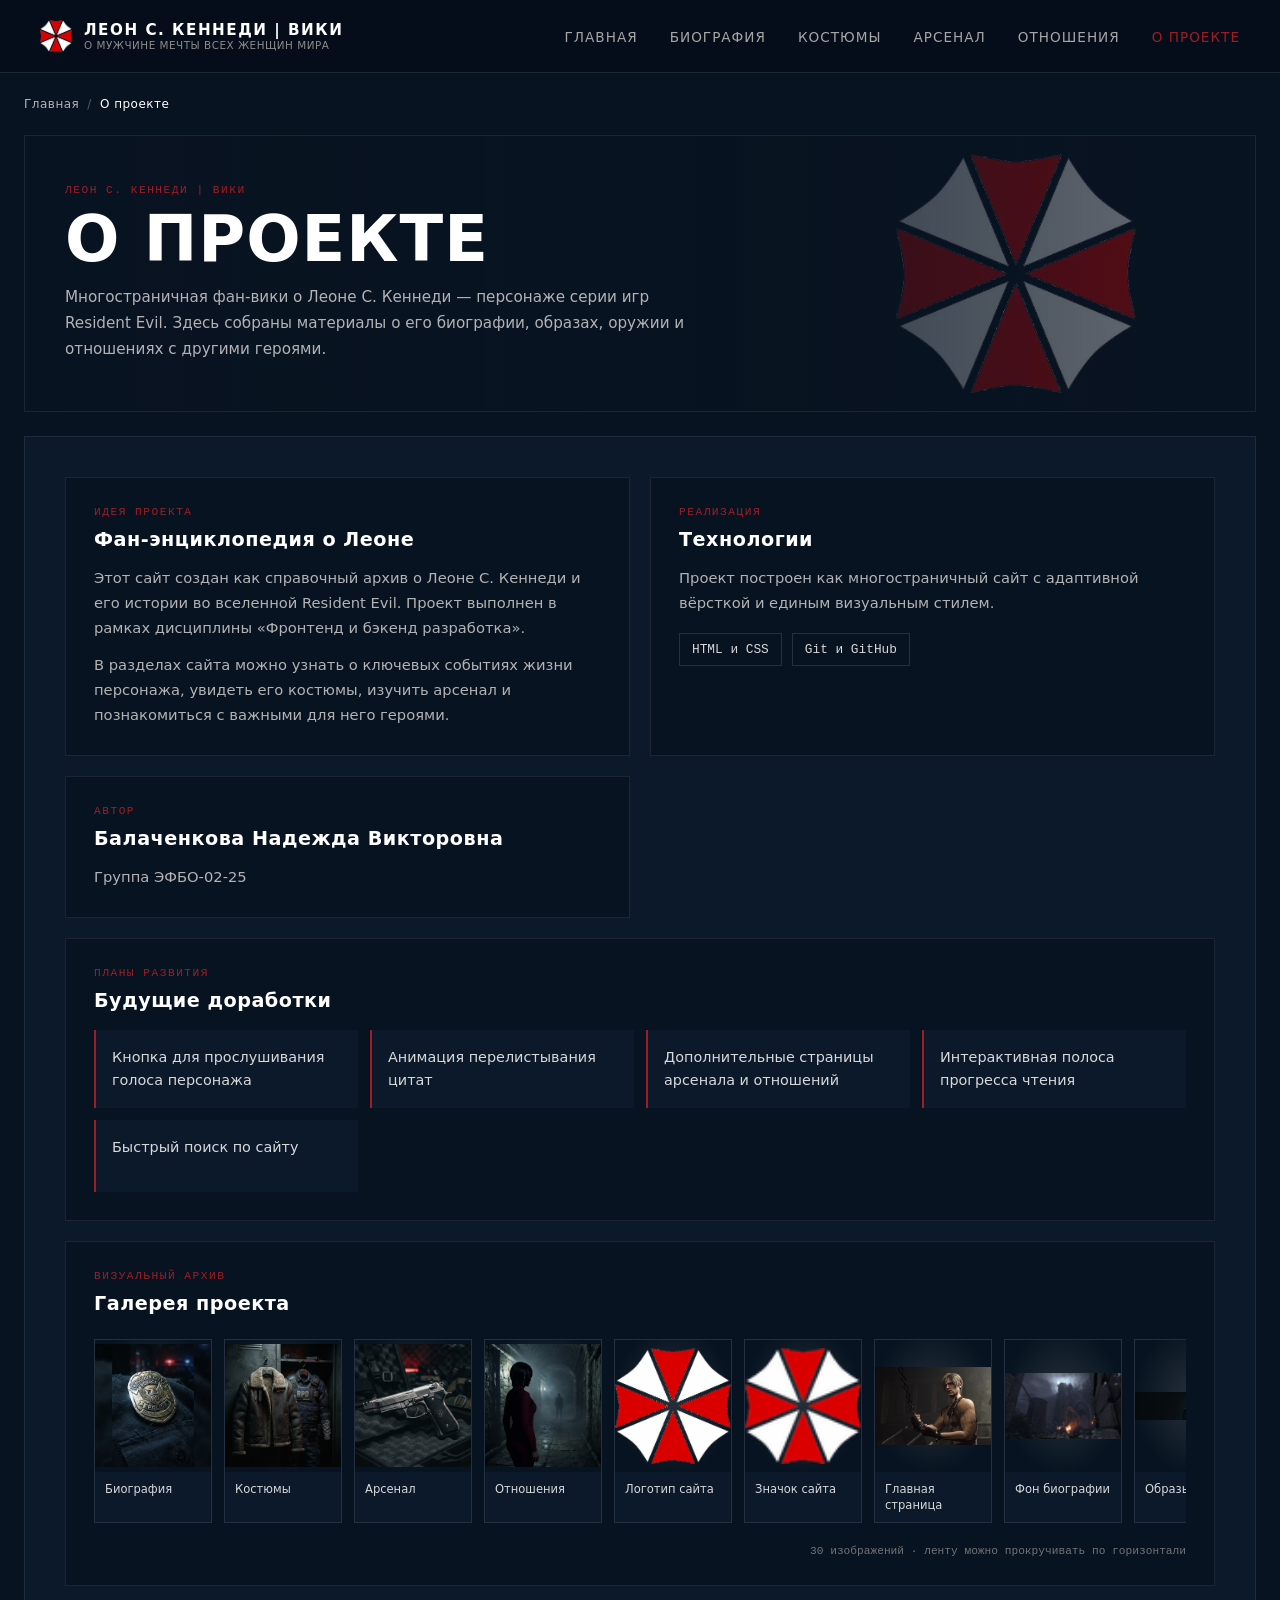
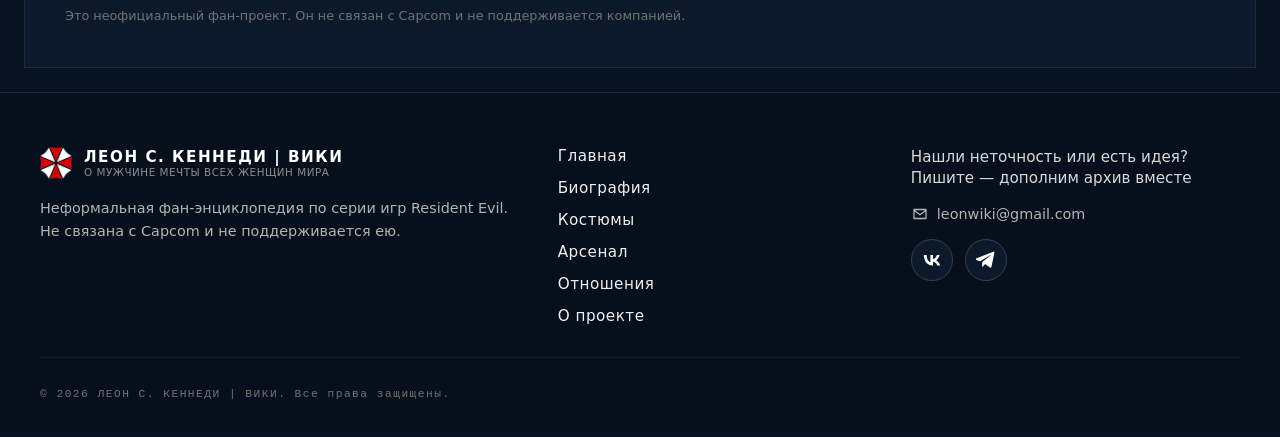
==== about.html @ 61a22e0a "приняты правки по практикам 9-11" ====
<!DOCTYPE html>
<html lang="ru">
<head>
  <meta charset="UTF-8">
  <meta name="viewport" content="width=device-width, initial-scale=1.0">
  <title>Леон С. Кеннеди Вики — О проекте</title>
  <link rel="icon" type="image/png" href="images/favicon.png">
  <link rel="stylesheet" href="css/style.css">
</head>

<body class="page page--interior" id="top">
  <header class="header">
    <div class="header__container">
      <div class="logo">
        <img src="images/umbrella-logo.png" alt="Значок" class="logo__icon">
        <div class="logo__text">
          <span class="logo__title">ЛЕОН С. КЕННЕДИ | ВИКИ</span>
          <span class="logo__subtitle">О мужчине мечты всех женщин мира</span>
        </div>
      </div>

      <nav class="main-navigation" aria-label="Основная навигация">
        <ul class="main-navigation__list">
          <li class="main-navigation__item"><a href="index.html" class="main-navigation__link">Главная</a></li>
          <li class="main-navigation__item"><a href="biography.html" class="main-navigation__link">Биография</a></li>
          <li class="main-navigation__item"><a href="costumes.html" class="main-navigation__link">Костюмы</a></li>
          <li class="main-navigation__item"><a href="arsenal.html" class="main-navigation__link">Арсенал</a></li>
          <li class="main-navigation__item"><a href="relationships.html" class="main-navigation__link">Отношения</a></li>
          <li class="main-navigation__item"><a href="about.html" class="main-navigation__link main-navigation__link--active" aria-current="page">О проекте</a></li>
        </ul>
      </nav>
    </div>
  </header>

  <main class="main-content">
    <nav class="breadcrumbs" aria-label="Хлебные крошки">
      <ol class="breadcrumbs__list">
        <li class="breadcrumbs__item"><a href="index.html">Главная</a></li>
        <li class="breadcrumbs__item"><span aria-current="page">О проекте</span></li>
      </ol>
    </nav>
    <section class="about-hero" aria-labelledby="about-title">
      <div class="about-hero__content">
        <p class="about-hero__eyebrow">Леон С. Кеннеди | Вики</p>
        <h1 class="about-hero__title" id="about-title">О проекте</h1>
        <p class="about-hero__description">
          Многостраничная фан-вики о Леоне С. Кеннеди — персонаже серии игр Resident Evil. Здесь собраны материалы о его биографии, образах, оружии и отношениях с другими героями.
        </p>
      </div>
    </section>

    <section class="about-content" aria-label="Информация о проекте">
      <article class="about-card">
        <p class="about-card__eyebrow">Идея проекта</p>
        <h2 class="about-card__title">Фан-энциклопедия о Леоне</h2>
        <p class="about-card__text">
          Этот сайт создан как справочный архив о Леоне С. Кеннеди и его истории во вселенной Resident Evil. Проект выполнен в рамках дисциплины «Фронтенд и бэкенд разработка».
        </p>
        <p class="about-card__text">
          В разделах сайта можно узнать о ключевых событиях жизни персонажа, увидеть его костюмы, изучить арсенал и познакомиться с важными для него героями.
        </p>
      </article>

      <article class="about-card">
        <p class="about-card__eyebrow">Реализация</p>
        <h2 class="about-card__title">Технологии</h2>
        <p class="about-card__text">Проект построен как многостраничный сайт с адаптивной вёрсткой и единым визуальным стилем.</p>
        <ul class="about-card__list">
          <li>HTML и CSS</li>
          <li>Git и GitHub</li>
        </ul>
      </article>

      <article class="about-card">
        <p class="about-card__eyebrow">Автор</p>
        <h2 class="about-card__title">Балаченкова Надежда Викторовна</h2>
        <p class="about-card__text">Группа ЭФБО-02-25</p>
      </article>

      <article class="about-card about-card--roadmap">
        <p class="about-card__eyebrow">Планы развития</p>
        <h2 class="about-card__title">Будущие доработки</h2>
        <ul class="about-roadmap-list">
          <li>Кнопка для прослушивания голоса персонажа</li>
          <li>Анимация перелистывания цитат</li>
          <li>Дополнительные страницы арсенала и отношений</li>
          <li>Интерактивная полоса прогресса чтения</li>
          <li>Быстрый поиск по сайту</li>
        </ul>
      </article>

      <article class="about-card about-gallery">
        <p class="about-card__eyebrow">Визуальный архив</p>
        <h2 class="about-card__title">Галерея проекта</h2>
        <div class="about-gallery__carousel" role="region" aria-roledescription="карусель" aria-label="Изображения проекта">
          <div class="about-gallery__track" tabindex="0" aria-label="Лента изображений">
            <figure class="about-gallery__item">
              <img src="images/biography.png" alt="Значок полиции Раккун-Сити" loading="eager">
              <figcaption>Биография</figcaption>
            </figure>
            <figure class="about-gallery__item">
              <img src="images/costumes.png" alt="Костюмы Леона" loading="eager">
              <figcaption>Костюмы</figcaption>
            </figure>
            <figure class="about-gallery__item">
              <img src="images/arsenal.png" alt="Пистолет SG-09 R" loading="eager">
              <figcaption>Арсенал</figcaption>
            </figure>
            <figure class="about-gallery__item">
              <img src="images/relationships.png" alt="Ада Вонг в тёмном коридоре" loading="eager">
              <figcaption>Отношения</figcaption>
            </figure>
            <figure class="about-gallery__item">
              <img src="images/umbrella-logo.png" alt="Логотип «Амбрелла»" loading="eager">
              <figcaption>Логотип сайта</figcaption>
            </figure>
            <figure class="about-gallery__item">
              <img src="images/favicon.png" alt="Значок сайта" loading="eager">
              <figcaption>Значок сайта</figcaption>
            </figure>
            <figure class="about-gallery__item">
              <img src="images/leon-undressed.jpg" alt="Леон в тактической одежде" loading="eager">
              <figcaption>Главная страница</figcaption>
            </figure>
            <figure class="about-gallery__item">
              <img src="images/re4_background.png" alt="Пейзаж из Resident Evil 4" loading="eager">
              <figcaption>Фон биографии</figcaption>
            </figure>
            <figure class="about-gallery__item">
              <img src="images/Leather and tactical detail.png" alt="Кожаная куртка и тактическая экипировка" loading="lazy">
              <figcaption>Образы Леона</figcaption>
            </figure>
            <figure class="about-gallery__item">
              <img src="images/raccoon_city.jpg" alt="Раккун-Сити" loading="lazy">
              <figcaption>Раккун-Сити</figcaption>
            </figure>
            <figure class="about-gallery__item">
              <img src="images/village.webp" alt="Деревня в Испании" loading="lazy">
              <figcaption>Испанская деревня</figcaption>
            </figure>
            <figure class="about-gallery__item">
              <img src="images/Leon_Kennedy_render_RE2_(2019).webp" alt="Леон в полицейской форме" loading="lazy">
              <figcaption>Леон в RE2</figcaption>
            </figure>
            <figure class="about-gallery__item">
              <img src="images/RE4R_Leon_Render.webp" alt="Леон в куртке с овчинным воротником" loading="lazy">
              <figcaption>Леон в RE4</figcaption>
            </figure>
            <figure class="about-gallery__item">
              <img src="images/tactic_shirt_full.png" alt="Леон в тактической футболке" loading="lazy">
              <figcaption>Тактический образ</figcaption>
            </figure>
            <figure class="about-gallery__item">
              <img src="images/leon re6.png" alt="Леон в полевой куртке из Resident Evil 6" loading="lazy">
              <figcaption>Образ из RE6</figcaption>
            </figure>
            <figure class="about-gallery__item">
              <img src="images/striped_suit_full.png" alt="Леон в костюме в тонкую полоску" loading="lazy">
              <figcaption>Костюм в полоску</figcaption>
            </figure>
            <figure class="about-gallery__item">
              <img src="images/noir_detective_full.png" alt="Леон в нуарном костюме" loading="lazy">
              <figcaption>Нуарный образ</figcaption>
            </figure>
            <figure class="about-gallery__item">
              <img src="images/other characters/ada.png" alt="Ада Вонг" loading="lazy">
              <figcaption>Ада Вонг</figcaption>
            </figure>
            <figure class="about-gallery__item">
              <img src="images/other characters/ashley.png" alt="Эшли Грэм" loading="lazy">
              <figcaption>Эшли Грэм</figcaption>
            </figure>
            <figure class="about-gallery__item">
              <img src="images/other characters/claire.png" alt="Клэр Редфилд" loading="lazy">
              <figcaption>Клэр Редфилд</figcaption>
            </figure>
            <figure class="about-gallery__item">
              <img src="images/other characters/hunnigan.png" alt="Ингрид Ханниган" loading="lazy">
              <figcaption>Ингрид Ханниган</figcaption>
            </figure>
            <figure class="about-gallery__item">
              <img src="images/other characters/luis.png" alt="Луис Сера" loading="lazy">
              <figcaption>Луис Сера</figcaption>
            </figure>
            <figure class="about-gallery__item">
              <img src="images/weapon/SG-09_R_29.webp" alt="Пистолет SG-09 R" loading="lazy">
              <figcaption>SG-09 R</figcaption>
            </figure>
            <figure class="about-gallery__item">
              <img src="images/weapon/Red9_29.webp" alt="Пистолет Red9" loading="lazy">
              <figcaption>Red9</figcaption>
            </figure>
            <figure class="about-gallery__item">
              <img src="images/weapon/W-870.png" alt="Дробовик W-870" loading="lazy">
              <figcaption>W-870</figcaption>
            </figure>
            <figure class="about-gallery__item">
              <img src="images/weapon/SR M1903.png" alt="Винтовка SR M1903" loading="lazy">
              <figcaption>SR M1903</figcaption>
            </figure>
            <figure class="about-gallery__item">
              <img src="images/weapon/combat knife.png" alt="Боевой нож Леона" loading="lazy">
              <figcaption>Боевой нож</figcaption>
            </figure>
            <figure class="about-gallery__item">
              <img src="images/weapon/fighting knife.png" alt="Нож Fighting Knife" loading="lazy">
              <figcaption>Fighting Knife</figcaption>
            </figure>
            <figure class="about-gallery__item">
              <img src="images/weapon/RPG-7.png" alt="Гранатомёт RPG-7" loading="lazy">
              <figcaption>RPG-7</figcaption>
            </figure>
            <figure class="about-gallery__item">
              <img src="images/weapon/Chemical flamethrower.png" alt="Химический огнемёт" loading="lazy">
              <figcaption>Химический огнемёт</figcaption>
            </figure>
          </div>
          <p class="about-gallery__position">30 изображений · ленту можно прокручивать по горизонтали</p>
        </div>
      </article>

      <p class="about-disclaimer">
        Это неофициальный фан-проект. Он не связан с Capcom и не поддерживается компанией.
      </p>
    </section>
  </main>

  <footer class="footer" id="footer">
    <div class="footer__container">
      <div class="footer__brand-block">
        <div class="logo footer__logo" aria-label="Логотип сайта">
          <img src="images/umbrella-logo.png" alt="Логотип Леон С. Кеннеди Вики" class="logo__icon">
          <div class="logo__text">
            <span class="logo__title">ЛЕОН С. КЕННЕДИ | ВИКИ</span>
            <span class="logo__subtitle">О мужчине мечты всех женщин мира</span>
          </div>
        </div>
        <p class="footer__description">
          Неформальная фан-энциклопедия по серии игр Resident Evil. Не связана с Capcom и не поддерживается ею.
        </p>
      </div>

      <nav class="footer__nav" aria-label="Навигация по сайту">
        <a href="index.html">Главная</a>
        <a href="biography.html">Биография</a>
        <a href="costumes.html">Костюмы</a>
        <a href="arsenal.html">Арсенал</a>
        <a href="relationships.html">Отношения</a>
        <a href="about.html" aria-current="page">О проекте</a>
      </nav>

      <div class="footer__contacts">
        <p class="footer__contact-prompt">Нашли неточность или есть идея?<br>Пишите — дополним архив вместе</p>
        <a class="footer__email" href="mailto:leonwiki@gmail.com"><svg viewBox="0 0 24 24" aria-hidden="true"><path d="M4 6h16v12H4zM4 7l8 6 8-6"/></svg>leonwiki@gmail.com</a>
        <div class="footer__social-links" aria-label="Социальные сети">
          <a class="footer__social-link footer__social-link--vk" href="https://vk.com/" aria-label="ВКонтакте">
            <svg viewBox="0 0 24 24" aria-hidden="true"><path d="M13.1 18.5c-6.8 0-10.7-4.7-10.9-12.5h3.4c.1 5.7 2.6 8.1 4.5 8.6V6h3.2v4.9c1.9-.2 3.9-2.4 4.6-4.9h3.2c-.5 3.1-2.7 5.3-4.2 6.2 1.5.7 4 2.6 4.9 6.3h-3.5c-.7-2.4-2.5-4.2-5-4.5v4.5h-.2Z"/></svg>
          </a>
          <a class="footer__social-link" href="https://telegram.org/" aria-label="Telegram">
            <svg viewBox="0 0 24 24" aria-hidden="true"><path d="M22 3.2 18.6 20c-.3 1.2-1 1.5-2 .9l-5.5-4.1-2.7 2.6c-.3.3-.6.6-1.2.6l.4-5.6L18 6.1c.4-.4-.1-.6-.6-.2L5.1 13.6l-5.3-1.7c-1.2-.4-1.2-1.2.3-1.8L20.8 2c1-.4 1.8.2 1.2 1.2Z"/></svg>
          </a>
        </div>
      </div>
    </div>

    <div class="footer__bottom">
      <span class="footer__copy">&copy; 2026 ЛЕОН С. КЕННЕДИ | ВИКИ. Все права защищены.</span>
    </div>
  </footer>

  <a href="#top" class="scroll-top-button" aria-label="Наверх"><img src="images/umbrella-logo.png" alt="" class="scroll-top-button__icon"></a>

  <script>
    const scrollTopButton = document.querySelector('.scroll-top-button');

    const toggleScrollButton = () => {
      scrollTopButton.classList.toggle('visible', window.scrollY > 300);
    };

    window.addEventListener('scroll', toggleScrollButton);
    toggleScrollButton();
  </script>
</body>
</html>
---- css/style.css ----
/* Базовые сбросы и переменные */
* {
  box-sizing: border-box;
  margin: 0;
  padding: 0;
}

body.page {
  --accent-color: #9e1e24;
  background-color: #081321;
  color: #ffffff;
  font-family: system-ui, -apple-system, sans-serif;
  overflow-x: hidden;
}

/* ШАПКА (HEADER) */
.header {
  position: sticky;
  top: 0;
  width: 100%;
  z-index: 10;
  border-bottom: 1px solid rgba(255, 255, 255, 0.1);
  background: rgba(8, 19, 33, 0.88);
  backdrop-filter: blur(8px);
}

.header__container {
  max-width: 1440px;
  margin: 0 auto;
  padding: 20px 40px;
  display: flex;
  justify-content: space-between;
  align-items: center;
}

.logo {
  display: flex;
  align-items: center;
  gap: 12px;
}

.logo__icon {
    width: 32px; 
    height: 32px; 
    object-fit: contain;
    background: transparent;
    border-radius: 0;
    box-shadow: none;
}

.logo__text {
  display: flex;
  flex-direction: column;
}

.logo__title {
  font-size: 0.95rem;
  font-weight: 800;
  letter-spacing: 1.5px;
  color: #ffffff;
}

.logo__subtitle {
  font-size: 0.65rem;
  color: #8c8c8c;
  letter-spacing: 0.5px;
  text-transform: uppercase;
}

.main-navigation__list {
  display: flex;
  list-style: none;
  gap: 32px;
}

.main-navigation__link {
  color: #a6a6a6;
  text-decoration: none;
  font-size: 0.85rem;
  letter-spacing: 1px;
  text-transform: uppercase;
  transition: color 0.3s ease;
}

.main-navigation__link:hover,
.main-navigation__link--active {
  color: var(--accent-color);
}

.breadcrumbs {
  width: 100%;
  color: #8c8c8c;
  font-size: 0.75rem;
  letter-spacing: 0.5px;
}

.breadcrumbs__list {
  display: flex;
  flex-wrap: wrap;
  gap: 8px;
  list-style: none;
}

.breadcrumbs__item + .breadcrumbs__item::before {
  margin-right: 8px;
  color: #595959;
  content: "/";
}

.breadcrumbs a {
  color: #b3b3b3;
  text-decoration: none;
  transition: color 0.2s ease;
}

.breadcrumbs a:hover {
  color: #ffffff;
}

.breadcrumbs [aria-current="page"] {
  color: #ffffff;
}

/* ПЕРВЫЙ ЭКРАН (INTRODUCTION / HERO) */
.introduction {
  position: relative;
  min-height: 100vh;
  display: flex;
  flex-direction: column;
  justify-content: center;
  padding: 160px 40px 60px 40px;
  background: 
    linear-gradient(
      180deg, 
      rgba(22, 38, 57, 0.4) 0%, 
      rgba(21, 35, 51, 0.7) 80%, 
      rgba(20, 36, 52, 0.95) 100%
    ),
    url('../images/leon-undressed.jpg') no-repeat center center / cover;
}

.introduction-hero {
  max-width: 850px;
  z-index: 2;
  margin-top: auto;
  margin-bottom: auto;
}

.character-hero__overline {
  display: flex;
  align-items: center;
  gap: 10px;
  font-size: 0.75rem;
  letter-spacing: 1.5px;
  color: var(--accent-color);
  margin-bottom: 16px;
  font-family: monospace;
}

.character-hero__overline-accent {
  width: 16px;
  height: 2px;
  background-color: var(--accent-color);
}

.character-hero__name {
  font-size: clamp(2.5rem, 5vw, 4.5rem);
  font-weight: 900;
  letter-spacing: 2px;
  line-height: 1.05;
  margin-bottom: 20px;
  color: #ffffff;
}

.character-hero__description {
  font-size: 1rem;
  color: #b3b3b3;
  line-height: 1.6;
  margin-bottom: 32px;
  max-width: 520px;
}

.button--primary {
  display: inline-flex;
  align-items: center;
  gap: 10px;
  background-color: var(--accent-color);
  color: #ffffff;
  padding: 14px 28px;
  text-decoration: none;
  font-weight: 700;
  font-size: 0.85rem;
  letter-spacing: 1px;
  text-transform: uppercase;
  transition: background-color 0.3s ease, transform 0.2s ease;
}

.button--primary:hover {
  background-color: var(--accent-color);
  transform: translateY(-2px);
}

.scroll-top-button {
  position: fixed;
  right: 26px;
  bottom: 26px;
  width: 42px;
  height: 42px;
  border-radius: 50%;
  background-color: var(--accent-color);
  color: #ffffff;
  display: flex;
  align-items: center;
  justify-content: center;
  text-decoration: none;
  font-size: 1.7rem;
  line-height: 1;
  box-shadow: 0 8px 18px rgba(158, 30, 36, 0.28);
  z-index: 1000;
  opacity: 0;
  visibility: hidden;
  pointer-events: none;
  transform: translateY(12px);
  transition: opacity 0.25s ease, transform 0.25s ease, visibility 0.25s ease, background-color 0.2s ease;
}

.scroll-top-button__icon {
  width: 24px;
  height: 24px;
  object-fit: contain;
}

.scroll-top-button:hover {
  background-color: var(--accent-color);
}

.scroll-top-button.visible {
  opacity: 1;
  visibility: visible;
  pointer-events: auto;
  transform: translateY(0);
}

.character-hero__footer-meta {
  display: flex;
  justify-content: space-between;
  align-items: center;
  width: 100%;
  max-width: 1440px;
  margin: 0 auto;
  padding-top: 20px;
  border-top: 1px solid rgba(255, 255, 255, 0.1);
  font-size: 0.7rem;
  font-family: monospace;
  color: #737373;
  letter-spacing: 1.5px;
  z-index: 2;
}

/* ОБЗОР ПЕРСОНАЖА (CHARACTER OVERVIEW) */
.character-overview {
  padding: 100px 40px;
  background-color: #081321;
  border-bottom: 1px solid rgba(255, 255, 255, 0.05);
}

.character-overview__container {
  max-width: 1440px;
  margin: 0 auto;
  display: grid;
  grid-template-columns: 1fr 1.2fr;
  gap: 60px;
  align-items: start;
}

.character-overview__heading {
  font-size: 2.2rem;
  font-weight: 800;
  letter-spacing: 1px;
  line-height: 1.2;
}

.character-overview__text {
  font-size: 1rem;
  font-style: italic;
  color: #b3b3b3;
  line-height: 1.7;
}

.character-overview__copy {
  display: grid;
  gap: 8px;
  margin-bottom: 24px;
  padding-left: 28px;
  border-left: 1px dashed rgba(255, 255, 255, 0.35);
}

.character-overview__facts {
  display: grid;
  gap: 12px;
  padding-left: 22px;
  color: #d8d8d8;
  list-style-type: circle;
  line-height: 1.5;
}

.character-overview__facts li {
  padding-left: 4px;
}

.character-overview__facts strong {
  color: #ffffff;
}

/* СЕТКА НАВИГАЦИОННЫХ КАРТОЧЕК */
.main-sections {
  padding: 100px 40px;
  max-width: 1440px;
  margin: 0 auto;
}

.main-sections__header {
  margin-bottom: 50px;
}

.main-sections__subtitle {
  font-size: 0.75rem;
  font-family: monospace;
  color: var(--accent-color);
  letter-spacing: 1.5px;
  text-transform: uppercase;
  display: block;
  margin-bottom: 8px;
}

.main-sections__heading {
  font-size: 2.5rem;
  font-weight: 800;
  letter-spacing: 1px;
  text-transform: uppercase;
}

.main-sections__grid {
  display: grid;
  grid-template-columns: repeat(4, 1fr);
  gap: 24px;
}

.section-card {
  display: flex;
  flex-direction: column;
  background-color: #102036;
  border: 1px solid rgba(255, 255, 255, 0.08);
  text-decoration: none;
  color: #ffffff;
  overflow: hidden;
  transition: border-color 0.3s ease, transform 0.3s ease;
}

.section-card:hover {
  border-color: var(--accent-color);
  transform: translateY(-4px);
}

.section-card__artwork {
  position: relative;
  height: 280px;
  width: 100%;
  overflow: hidden;
  display: flex;
  flex-direction: column;
  justify-content: flex-end;
  padding: 20px;
}

.section-card__image {
  position: absolute;
  top: 0;
  left: 0;
  width: 100%;
  height: 100%;
  object-fit: cover;
  z-index: 0;
  transition: transform 0.5s ease;
}

.section-card:hover .section-card__image {
  transform: scale(1.05);
}

.section-card__scrim {
  position: absolute;
  top: 0;
  left: 0;
  width: 100%;
  height: 100%;
  background: linear-gradient(180deg, rgba(8, 19, 33, 0.4) 0%, rgba(8, 19, 33, 0.1) 40%, rgba(8, 19, 33, 0.95) 100%);
  z-index: 1;
}

.section-card__title-wrapper {
  position: relative;
  z-index: 2;
  display: flex;
  justify-content: space-between;
  align-items: flex-end;
}

.section-card__title {
  font-size: 1.3rem;
  font-weight: 800;
  letter-spacing: 1px;
  text-transform: uppercase;
  margin: 0;
  line-height: 1;
}

.section-card__arrow {
  font-size: 1.2rem;
  color: var(--accent-color);
  transition: transform 0.3s ease;
}

.section-card:hover .section-card__arrow {
  transform: translate(2px, -2px);
}

.section-card__content {
  padding: 20px;
  background-color: #0b192a;
  border-top: 1px solid rgba(255, 255, 255, 0.05);
  display: flex;
  flex-direction: column;
  gap: 6px;
  flex-grow: 1;
}

.section-card__overline {
  font-family: monospace;
  font-size: 0.65rem;
  color: #737373;
  letter-spacing: 1.2px;
  text-transform: uppercase;
}

.section-card__summary {
  font-size: 0.85rem;
  color: #b3b3b3;
  margin: 0;
  line-height: 1.4;
}

/* ПОДВАЛ (FOOTER) */
.footer {
  background-color: #06101d;
  color: #ffffff;
  border-top: 1px solid rgba(255, 255, 255, 0.1);
  padding: 54px 40px 30px 40px;
}

.footer__container {
  max-width: 1440px;
  margin: 0 auto;
  display: grid;
  grid-template-columns: minmax(0, 1.5fr) repeat(2, minmax(0, 1fr));
  column-gap: 24px;
  row-gap: 36px;
  align-items: start;
}

.footer__brand-block,
.footer__nav,
.footer__contacts {
  min-width: 0;
}

.footer__brand-block {
  display: flex;
  flex-direction: column;
  gap: 18px;
}

.footer__logo {
  display: flex;
  align-items: center;
  gap: 12px;
}

.footer__description {
  max-width: 480px;
  font-size: 0.9rem;
  color: #b3b3b3;
  line-height: 1.6;
}

.about-gallery {
  grid-column: 1 / -1;
}

.about-gallery__carousel {
  position: relative;
  margin-top: 20px;
}

.about-gallery__track {
  display: grid;
  grid-auto-columns: 118px;
  grid-auto-flow: column;
  gap: 12px;
  overflow-x: auto;
  padding: 4px 4px 14px;
  overscroll-behavior-x: contain;
  scroll-snap-type: x mandatory;
  scrollbar-color: var(--accent-color) #081321;
  scrollbar-width: thin;
}

.about-gallery__track:focus-visible {
  outline: 2px solid #ffffff;
  outline-offset: 3px;
}

.about-gallery__item {
  min-width: 0;
  margin: 0;
  overflow: hidden;
  border: 1px solid rgba(255, 255, 255, 0.1);
  background-color: #0b192a;
  scroll-snap-align: start;
}

.about-gallery__item img {
  display: block;
  width: 100%;
  height: 132px;
  object-fit: contain;
  background: radial-gradient(ellipse at center 45%, #25303a, #081321 72%);
}

.about-gallery__item figcaption {
  min-height: 42px;
  padding: 9px 10px;
  color: #d8d8d8;
  font-size: 0.72rem;
  line-height: 1.4;
}

.about-gallery__position {
  padding-top: 8px;
  color: #737373;
  font-family: monospace;
  font-size: 0.7rem;
  text-align: right;
}

@media (max-width: 768px) {
  .about-gallery__track {
    grid-auto-columns: 112px;
  }
}

.footer__nav {
  display: flex;
  flex-direction: column;
  gap: 14px;
  align-items: flex-start;
}

.footer__nav a {
  color: #f0f0f0;
  text-decoration: none;
  font-size: 0.95rem;
  letter-spacing: 0.5px;
  transition: color 0.3s ease;
}

.footer__nav a:hover {
  color: var(--accent-color);
}

.footer__contacts {
  display: flex;
  flex-direction: column;
  gap: 16px;
  align-items: flex-start;
}

.footer__contact-prompt {
  max-width: 300px;
  color: #d8d8d8;
  font-size: 0.95rem;
  line-height: 1.4;
}

.footer__email {
  display: inline-flex;
  align-items: center;
  gap: 8px;
  color: #b3b3b3;
  font-size: 0.9rem;
  text-decoration: none;
  transition: color 0.3s ease;
}

.footer__email svg {
  width: 18px;
  height: 18px;
  fill: none;
  stroke: currentColor;
  stroke-width: 1.7;
  stroke-linecap: round;
  stroke-linejoin: round;
}

.footer__email:hover {
  color: var(--accent-color);
}

.footer__social-links {
  display: flex;
  gap: 12px;
}

.footer__social-link {
  display: inline-flex;
  align-items: center;
  justify-content: center;
  width: 42px;
  height: 42px;
  border: 1px solid rgba(255, 255, 255, 0.16);
  border-radius: 50%;
  background-color: #0b192a;
  color: #ffffff;
  transition: background-color 0.2s ease, border-color 0.2s ease, transform 0.2s ease;
}

.footer__social-link:hover {
  transform: translateY(-2px);
  border-color: var(--accent-color);
  background-color: var(--accent-color);
}

.footer__social-link svg {
  width: 20px;
  height: 20px;
  fill: currentColor;
}

.footer__bottom {
  max-width: 1440px;
  margin: 32px auto 0;
  padding-top: 24px;
  border-top: 1px solid rgba(255, 255, 255, 0.05);
}

.footer__copy {
  font-size: 0.7rem;
  color: #737373;
  letter-spacing: 1.5px;
  font-family: monospace;
}

.footer__tagline {
  color: #595959;
}

/* АДАПТИВНОСТЬ */
@media (max-width: 1200px) {
  .main-sections__grid {
    grid-template-columns: repeat(2, 1fr);
  }
}

@media (max-width: 768px) {
  .header__container, .introduction, .character-overview, .main-sections, .footer {
    padding-left: 20px;
    padding-right: 20px;
  }
  
  .character-overview__container {
    grid-template-columns: 1fr;
    gap: 30px;
  }

  .main-sections__grid {
    grid-template-columns: 1fr;
  }

  .footer__container {
    grid-template-columns: 1fr;
    gap: 28px;
  }

  .footer__bottom {
    flex-direction: column;
    align-items: flex-start;
    gap: 12px;
  }
}

/* БИОГРАФИЯ И ХРОНОЛОГИЯ */
.biography-hero {
  position: relative;
  min-height: 270px;
  display: flex;
  align-items: center;
  padding: 48px 40px;
  background:
    linear-gradient(90deg, rgba(8, 19, 33, 0.98) 0%, rgba(8, 19, 33, 0.86) 44%, rgba(8, 19, 33, 0.35) 100%),
    linear-gradient(0deg, rgba(8, 19, 33, 0.75), transparent 70%),
    url('../images/re4_background.png') no-repeat center 42% / cover;
}

.biography-hero__content {
  width: 100%;
  max-width: 1440px;
  margin: 0 auto;
}

.biography-hero__eyebrow,
.biography-next__eyebrow {
  display: block;
  margin-bottom: 10px;
  color: var(--accent-color);
  font-family: monospace;
  font-size: 0.7rem;
  letter-spacing: 1.5px;
  text-transform: uppercase;
}

.biography-hero__title {
  max-width: 760px;
  margin-bottom: 12px;
  font-size: clamp(2.2rem, 5vw, 4rem);
  font-weight: 900;
  letter-spacing: 1px;
  line-height: 1.05;
  text-transform: uppercase;
}

.biography-hero__description {
  max-width: 570px;
  color: #b3b3b3;
  font-size: 0.95rem;
  line-height: 1.7;
}

.biography-timeline {
  max-width: 1440px;
  margin: 0 auto;
  padding: 30px 40px 20px;
}

.timeline-entry {
  position: relative;
  display: grid;
  grid-template-columns: 150px minmax(0, 1fr);
  gap: 20px;
}

.timeline-entry::before {
  position: absolute;
  top: 20px;
  bottom: 20px;
  left: 157px;
  border-left: 1px solid rgba(255, 255, 255, 0.1);
  content: "";
}

.timeline-entry__date {
  padding-top: 20px;
}

.timeline-entry__year {
  font-size: clamp(1.7rem, 3vw, 2.4rem);
  font-weight: 800;
  line-height: 1;
}

.timeline-entry__year--range {
  font-size: clamp(1.35rem, 2.3vw, 2rem);
}

.timeline-entry__era {
  margin-top: 10px;
  color: #737373;
  font-family: monospace;
  font-size: 0.58rem;
  letter-spacing: 1.2px;
  text-transform: uppercase;
}

.timeline-card {
  position: relative;
  margin-bottom: 20px;
  border: 1px solid rgba(255, 255, 255, 0.08);
  background-color: #0b192a;
}

.timeline-card::before {
  position: absolute;
  top: 20px;
  left: -16px;
  width: 5px;
  height: 5px;
  border: 1px solid #737373;
  background-color: #081321;
  content: "";
}

.timeline-entry:first-child .timeline-card::before {
  border-color: var(--accent-color);
  background-color: var(--accent-color);
}

.timeline-card__summary {
  display: block;
  padding: 18px;
  cursor: pointer;
  list-style: none;
}

.timeline-card__summary::-webkit-details-marker {
  display: none;
}

.timeline-card__preview {
  display: grid;
  grid-template-columns: minmax(0, 1fr) minmax(180px, 30%);
  gap: 24px;
  align-items: center;
}

.timeline-card__text {
  min-width: 0;
}

.timeline-card__location {
  display: inline-block;
  margin-bottom: 10px;
  padding: 4px 7px;
  border: 1px solid rgba(255, 255, 255, 0.08);
  color: #b3b3b3;
  font-family: monospace;
  font-size: 0.58rem;
  letter-spacing: 0.8px;
  text-transform: uppercase;
}

.timeline-card__location::before {
  margin-right: 6px;
  color: var(--accent-color);
  content: "◉";
}

.timeline-card__title {
  margin-bottom: 8px;
  font-size: clamp(1.25rem, 2.2vw, 1.8rem);
  font-weight: 800;
  line-height: 1.15;
  text-transform: uppercase;
}

.timeline-card__description {
  max-width: 660px;
  margin-bottom: 9px;
  color: #b3b3b3;
  font-size: 0.82rem;
  line-height: 1.6;
}

.timeline-card__game {
  color: #737373;
  font-family: monospace;
  font-size: 0.56rem;
  letter-spacing: 1px;
  text-transform: uppercase;
}

.timeline-card__image {
  display: block;
  width: 100%;
  height: 150px;
  object-fit: cover;
}

.timeline-card__toggle {
  display: flex;
  justify-content: space-between;
  align-items: center;
  margin-top: 16px;
  padding-top: 13px;
  border-top: 1px solid rgba(255, 255, 255, 0.06);
  color: #d8d8d8;
  font-family: monospace;
  font-size: 0.58rem;
  letter-spacing: 1px;
  text-transform: uppercase;
}

.timeline-card__toggle::after {
  color: #b3b3b3;
  content: "⌄";
  font-size: 0.9rem;
}

.timeline-card[open] .timeline-card__toggle {
  color: var(--accent-color);
}

.timeline-card[open] .timeline-card__toggle::after {
  color: var(--accent-color);
  content: "⌃";
}

.timeline-card__details {
  padding: 16px 18px 18px;
  border-top: 1px solid rgba(255, 255, 255, 0.08);
  background-color: #0b192a;
}

.timeline-card__details-heading {
  display: flex;
  justify-content: space-between;
  gap: 16px;
  margin-bottom: 13px;
  color: var(--accent-color);
  font-family: monospace;
  font-size: 0.58rem;
  letter-spacing: 1px;
  text-transform: uppercase;
}

.timeline-card__details-heading h4 {
  font: inherit;
}

.timeline-card__details-heading span {
  color: #737373;
}

.timeline-card__details > p {
  margin-bottom: 16px;
  color: #b3b3b3;
  font-size: 0.78rem;
  line-height: 1.7;
}

.timeline-card__facts {
  display: grid;
  grid-template-columns: 1fr 1fr;
  gap: 18px;
}

.timeline-card__facts > div {
  display: flex;
  flex-direction: column;
  gap: 5px;
  color: #d8d8d8;
  font-size: 0.72rem;
}

.timeline-card__fact-label {
  color: #737373;
  font-family: monospace;
  font-size: 0.55rem;
  letter-spacing: 1px;
  text-transform: uppercase;
}

.biography-next {
  max-width: 1360px;
  margin: 0 auto;
  padding: 28px 0 42px;
  border-top: 1px solid rgba(255, 255, 255, 0.08);
  display: flex;
  justify-content: space-between;
  align-items: center;
  gap: 24px;
}

.biography-next__eyebrow {
  margin-bottom: 6px;
}

.biography-next__title {
  font-size: 1.55rem;
  font-weight: 800;
  text-transform: uppercase;
}

.biography-next__link {
  display: inline-flex;
  align-items: center;
  gap: 14px;
  padding: 13px 18px;
  border: 1px solid rgba(255, 255, 255, 0.1);
  color: #ffffff;
  font-size: 0.7rem;
  letter-spacing: 0.8px;
  text-decoration: none;
  text-transform: uppercase;
  transition: border-color 0.2s ease, color 0.2s ease;
}

.biography-next__link:hover {
  border-color: var(--accent-color);
  color: var(--accent-color);
}

.biography-next__link span {
  font-size: 1rem;
}

@media (max-width: 768px) {
  .biography-hero {
    min-height: 250px;
    padding: 40px 20px;
    background-position: 58% center;
  }

  .biography-timeline {
    padding: 24px 20px 10px;
  }

  .timeline-entry {
    grid-template-columns: 92px minmax(0, 1fr);
    gap: 12px;
  }

  .timeline-entry::before {
    left: 91px;
  }

  .timeline-entry__date {
    padding-top: 16px;
  }

  .timeline-card__summary {
    padding: 14px;
  }

  .timeline-card__preview {
    grid-template-columns: 1fr;
    gap: 14px;
  }

  .timeline-card__image {
    height: 170px;
    grid-row: 1;
  }

  .timeline-card__details {
    padding: 14px;
  }

  .biography-next {
    margin: 0 20px;
    padding: 24px 0 32px;
  }
}

@media (max-width: 480px) {
  .timeline-entry {
    grid-template-columns: 1fr;
    gap: 4px;
    margin-bottom: 12px;
  }

  .timeline-entry::before {
    display: none;
  }

  .timeline-entry__date {
    padding: 0 0 8px;
  }

  .timeline-entry__year,
  .timeline-entry__year--range {
    font-size: 1.45rem;
  }

  .timeline-entry__era {
    margin-top: 4px;
  }

  .timeline-card::before {
    top: -22px;
    left: 0;
  }

  .timeline-card__facts {
    grid-template-columns: 1fr;
    gap: 12px;
  }

  .timeline-card__details-heading {
    flex-direction: column;
    gap: 5px;
  }
}

/* КОСТЮМЫ */
.costumes-hero {
  position: relative;
  min-height: 270px;
  display: flex;
  align-items: center;
  padding: 48px 40px;
  background:
    linear-gradient(90deg, rgba(8, 19, 33, 0.98) 0%, rgba(8, 19, 33, 0.82) 48%, rgba(8, 19, 33, 0.2) 100%),
    linear-gradient(0deg, rgba(8, 19, 33, 0.8), transparent 70%),
    url("../images/Leather and tactical detail.png") no-repeat center 52% / cover;
}

.costumes-hero__content {
  width: 100%;
  max-width: 1440px;
  margin: 0 auto;
}

.costumes-hero__eyebrow {
  margin-bottom: 10px;
  color: var(--accent-color);
  font-family: monospace;
  font-size: 0.7rem;
  letter-spacing: 1.5px;
  text-transform: uppercase;
}

.costumes-hero__title {
  max-width: 760px;
  margin-bottom: 12px;
  font-size: clamp(2.2rem, 5vw, 4rem);
  font-weight: 900;
  letter-spacing: 1px;
  line-height: 1.05;
  text-transform: uppercase;
}

.costumes-hero__description {
  max-width: 570px;
  color: #b3b3b3;
  font-size: 0.95rem;
  line-height: 1.7;
}

.costume-collection {
  max-width: 1440px;
  margin: 0 auto;
  padding: 28px 40px 42px;
}

.costume-filters {
  display: flex;
  flex-wrap: wrap;
  gap: 8px;
  margin-bottom: 24px;
  padding-bottom: 16px;
  border-bottom: 1px solid rgba(255, 255, 255, 0.08);
}

.costume-filters__button {
  display: inline-flex;
  align-items: center;
  gap: 8px;
  padding: 10px 14px;
  border: 1px solid transparent;
  background: transparent;
  color: #a6a6a6;
  cursor: pointer;
  font: inherit;
  font-size: 0.75rem;
  letter-spacing: 0.4px;
  transition: background-color 0.2s ease, color 0.2s ease, border-color 0.2s ease;
}

.costume-filters__button span {
  color: #737373;
  font-family: monospace;
  font-size: 0.65rem;
}

.costume-filters__button:hover {
  color: #ffffff;
}

.costume-filters__button.is-active {
  border-color: var(--accent-color);
  background: var(--accent-color);
  color: #ffffff;
}

.costume-filters__button.is-active span {
  color: #ffffff;
}

.costume-grid {
  display: grid;
  grid-template-columns: repeat(3, minmax(0, 1fr));
  column-gap: 24px;
  row-gap: 28px;
}

.costume-card {
  min-width: 0;
  color: #ffffff;
}

.costume-card__image-wrap {
  position: relative;
  aspect-ratio: 1 / 1.05;
  overflow: hidden;
  background: #102036;
}

.costume-card__image-wrap--portrait {
  aspect-ratio: 2 / 3;
}

.costume-card__image-wrap--transparent {
  background: radial-gradient(ellipse at center 38%, #25303a, #081321 72%);
}

.costume-card__image-wrap::after {
  position: absolute;
  inset: 45% 0 0;
  background: linear-gradient(180deg, transparent, rgba(8, 19, 33, 0.76));
  content: "";
  pointer-events: none;
}

.costume-card__image {
  width: 100%;
  height: 100%;
  object-fit: cover;
  transition: transform 0.45s ease;
}

.costume-card__image--render {
  object-fit: contain;
  object-position: center bottom;
  background: radial-gradient(ellipse at center 38%, #25303a, #081321 72%);
}

.costume-card__image--transparent {
  background: transparent;
}

.costume-card:hover .costume-card__image {
  transform: scale(1.04);
}

.costume-card__badge,
.costume-card__year,
.costume-card__zoom {
  position: absolute;
  z-index: 1;
  top: 12px;
}

.costume-card__badge {
  left: 12px;
  padding: 5px 7px;
  border: 1px solid rgba(255, 255, 255, 0.2);
  background: rgba(8, 19, 33, 0.7);
  font-family: monospace;
  font-size: 0.55rem;
  letter-spacing: 1px;
  text-transform: uppercase;
}

.costume-card__year {
  right: 12px;
  color: #ffffff;
  font-family: monospace;
  font-size: 0.65rem;
  letter-spacing: 0.6px;
}

.costume-card__zoom {
  top: auto;
  right: 12px;
  bottom: 12px;
  display: grid;
  width: 26px;
  height: 26px;
  place-items: center;
  border: 1px solid rgba(255, 255, 255, 0.2);
  background: rgba(8, 19, 33, 0.6);
  color: #ffffff;
  font-size: 0.9rem;
}

.costume-card__content {
  padding: 14px 0 12px;
  border-bottom: 1px solid rgba(255, 255, 255, 0.16);
}

.costume-card__game {
  margin-bottom: 8px;
  color: var(--accent-color);
  font-family: monospace;
  font-size: 0.6rem;
  letter-spacing: 1px;
  text-transform: uppercase;
}

.costume-card__title {
  margin-bottom: 8px;
  font-size: clamp(1.15rem, 2vw, 1.55rem);
  font-weight: 800;
  line-height: 1.15;
  text-transform: uppercase;
}

.costume-card__description {
  color: #b3b3b3;
  font-size: 0.8rem;
  line-height: 1.6;
}

.costume-note {
  display: flex;
  align-items: flex-start;
  gap: 12px;
  margin-top: 30px;
  color: #8c8c8c;
  font-size: 0.75rem;
  line-height: 1.6;
}

.costume-note__icon {
  display: inline-grid;
  flex: 0 0 16px;
  width: 16px;
  height: 16px;
  place-items: center;
  border: 1px solid var(--accent-color);
  border-radius: 50%;
  color: var(--accent-color);
  font-family: serif;
  font-size: 0.65rem;
  font-style: italic;
}

@media (max-width: 900px) {
  .costume-grid {
    grid-template-columns: repeat(2, minmax(0, 1fr));
  }
}

@media (max-width: 768px) {
  .costumes-hero {
    min-height: 250px;
    padding: 40px 20px;
    background-position: 58% center;
  }

  .costume-collection {
    padding: 24px 20px 32px;
  }
}

@media (max-width: 480px) {
  .costume-grid {
    grid-template-columns: 1fr;
    row-gap: 22px;
  }

  .costume-card__image-wrap:not(.costume-card__image-wrap--portrait) {
    aspect-ratio: 1 / 0.9;
  }

  .biography-next {
    flex-direction: column;
    align-items: flex-start;
  }
}

/* АРСЕНАЛ */
.arsenal-hero {
  position: relative;
  min-height: 270px;
  display: flex;
  align-items: center;
  padding: 48px 40px;
  background:
    linear-gradient(90deg, rgba(8, 19, 33, 0.98) 0%, rgba(8, 19, 33, 0.82) 52%, rgba(8, 19, 33, 0.55) 100%),
    url('../images/arsenal.png') center 43% / cover;
  border-bottom: 1px solid rgba(255, 255, 255, 0.08);
}

.arsenal-hero__content {
  width: 100%;
  max-width: 1360px;
  margin: 0 auto;
}

.arsenal-hero__eyebrow,
.arsenal-category__eyebrow {
  margin-bottom: 10px;
  color: var(--accent-color);
  font-family: monospace;
  font-size: 0.7rem;
  letter-spacing: 1.5px;
  text-transform: uppercase;
}

.arsenal-hero__title {
  margin-bottom: 12px;
  font-size: clamp(2.2rem, 5vw, 4rem);
  font-weight: 900;
  letter-spacing: 1px;
  line-height: 1.05;
  text-transform: uppercase;
}

.arsenal-hero__description {
  max-width: 570px;
  color: #b3b3b3;
  font-size: 0.95rem;
  line-height: 1.7;
}

.arsenal-collection {
  max-width: 1440px;
  margin: 0 auto;
  padding: 44px 40px 58px;
  column-count: 2;
  column-gap: 24px;
}

.arsenal-filters {
  margin-bottom: 30px;
  column-span: all;
}

.arsenal-category {
  scroll-margin-top: 100px;
  break-inside: avoid;
  margin-bottom: 24px;
  padding: 28px;
  border: 1px solid rgba(255, 255, 255, 0.08);
  background-color: #081321;
}

.arsenal-category__heading {
  display: flex;
  flex-direction: column;
  align-items: flex-start;
  gap: 6px;
  margin-bottom: 18px;
}

.arsenal-category__eyebrow {
  flex: 0 0 auto;
  margin: 0;
}

.arsenal-category__title {
  font-size: clamp(1.35rem, 2.5vw, 1.9rem);
  font-weight: 800;
  letter-spacing: 0.6px;
  text-transform: uppercase;
}

.arsenal-grid {
  display: grid;
  grid-template-columns: repeat(2, minmax(0, 1fr));
  column-gap: 24px;
  row-gap: 28px;
}

.arsenal-category--single .arsenal-grid {
  grid-template-columns: repeat(2, minmax(0, 1fr));
}

.arsenal-category--single .arsenal-card {
  grid-column: 1 / -1;
  justify-self: start;
  width: calc(50% - 12px);
}

.arsenal-card {
  min-width: 0;
  color: #ffffff;
}

.arsenal-card__image-wrap {
  aspect-ratio: 1 / 1.05;
  background: radial-gradient(ellipse at center 45%, #25303a, #081321 72%);
}

.arsenal-card__image {
  object-fit: contain;
  object-position: center;
  padding: 18px;
  background: radial-gradient(ellipse at center 45%, #25303a, #081321 72%);
}

@media (max-width: 768px) {
  .arsenal-hero {
    min-height: 250px;
    padding: 40px 20px;
    background-position: 62% center;
  }

  .arsenal-collection {
    padding: 32px 20px 42px;
    column-count: 1;
  }

  .arsenal-category {
    padding: 20px;
  }
}

@media (max-width: 480px) {
  .arsenal-grid {
    grid-template-columns: 1fr;
    row-gap: 22px;
  }

  .arsenal-category--single .arsenal-card {
    width: 100%;
  }

  .arsenal-category {
    padding: 16px;
  }
}

/* ГЛАВНАЯ: отступы между секциями */
.page--home {
  background-color: #050e19;
}

.page--home .header {
  background: rgba(5, 14, 25, 0.9);
}

.page--home .main-content {
  display: flex;
  flex-direction: column;
  gap: 24px;
  width: 100%;
  max-width: 1600px;
  margin: 0 auto;
  padding: 24px;
}

.page--home .introduction,
.page--home .character-overview,
.page--home .quotes-section,
.page--home .main-sections {
  overflow: hidden;
  border: 1px solid rgba(255, 255, 255, 0.08);
}

.page--home .character-overview {
  padding: 44px 40px;
  background-color: #0b192a;
  border-bottom: 1px solid rgba(255, 255, 255, 0.08);
}

.page--home .character-overview__container {
  display: flex;
  flex-direction: column;
  gap: 24px;
}

.page--home .quotes-section {
  padding: 44px 40px;
  background-color: #0b192a;
}

.quotes-section__header {
  margin-bottom: 28px;
}

.quotes-section__eyebrow {
  margin-bottom: 8px;
  color: var(--accent-color);
  font-family: monospace;
  font-size: 0.75rem;
  letter-spacing: 1.5px;
  text-transform: uppercase;
}

.quotes-section__title {
  padding-left: 16px;
  border-left: 4px solid var(--accent-color);
  font-size: 2rem;
  font-weight: 800;
  letter-spacing: 1px;
  text-transform: uppercase;
}

.quote-carousel__track {
  display: flex;
  gap: 20px;
  overflow-x: auto;
  padding-bottom: 10px;
  overscroll-behavior-x: contain;
  scroll-snap-type: x mandatory;
  scrollbar-color: var(--accent-color) #081321;
  scrollbar-width: thin;
}

.quote-carousel__track:focus-visible {
  outline: 2px solid #ffffff;
  outline-offset: 4px;
}

.quote-card {
  display: flex;
  flex: 0 0 85%;
  flex-direction: column;
  min-height: 330px;
  padding: 28px;
  border: 1px solid rgba(255, 255, 255, 0.1);
  background-color: #081321;
  scroll-snap-align: start;
}

.quote-card__game {
  margin-bottom: 10px;
  color: #737373;
  font-family: monospace;
  font-size: 0.75rem;
  letter-spacing: 1px;
  text-transform: uppercase;
}

.quote-card__title {
  margin-bottom: 18px;
  color: #d8d8d8;
  font-size: 1rem;
  font-weight: 700;
}

.quote-card__quote {
  margin-bottom: 10px;
  color: #ffffff;
  font-size: clamp(1.35rem, 2.5vw, 2rem);
  font-weight: 800;
  line-height: 1.3;
}

.quote-card__original {
  margin-bottom: 18px;
  color: #8c8c8c;
  font-size: 0.85rem;
}

.quote-card__context {
  margin-top: auto;
  color: #b3b3b3;
  font-size: 0.9rem;
  line-height: 1.7;
}

.quote-card__context strong {
  color: #ffffff;
}

.quote-carousel__controls {
  display: flex;
  align-items: center;
  justify-content: space-between;
  gap: 16px;
  padding-top: 16px;
}

.quote-carousel__position {
  color: #737373;
  font-family: monospace;
  font-size: 0.75rem;
  letter-spacing: 1px;
}

.quote-carousel__buttons {
  display: flex;
  gap: 10px;
}

.quote-carousel__button {
  display: inline-flex;
  width: 36px;
  height: 36px;
  align-items: center;
  justify-content: center;
  border: 1px solid rgba(255, 255, 255, 0.18);
  background-color: #081321;
  color: #ffffff;
  cursor: pointer;
  font: inherit;
  font-size: 0;
  transition: border-color 0.2s ease, background-color 0.2s ease, opacity 0.2s ease;
}

.quote-carousel__button::before,
.relationship-carousel__button::before {
  width: 20px;
  height: 12px;
  background-color: #ffffff;
  content: "";
}

.quote-carousel__button[data-direction="1"]::before,
.relationship-carousel__button[data-direction="1"]::before {
  clip-path: polygon(0 0, 100% 50%, 0 100%, 25% 50%);
}

.quote-carousel__button[data-direction="-1"]::before,
.relationship-carousel__button[data-direction="-1"]::before {
  clip-path: polygon(100% 0, 0 50%, 100% 100%, 75% 50%);
}

.quote-carousel__button:hover:not(:disabled) {
  border-color: var(--accent-color);
  background-color: var(--accent-color);
}

.quote-carousel__button:focus-visible {
  outline: 2px solid #ffffff;
  outline-offset: 3px;
}

.quote-carousel__button:disabled {
  cursor: default;
  opacity: 0.4;
}

.page--home .character-hero__name,
.page--home .character-overview__heading,
.page--home .main-sections__heading {
  padding-left: 16px;
  border-left: 4px solid var(--accent-color);
}

.page--home .character-hero__name {
  padding-left: 0;
  border-left: 0;
}

.page--home .character-hero__name::after {
  display: block;
  width: 120px;
  height: 4px;
  margin-top: 16px;
  background-color: var(--accent-color);
  content: "";
}

.page--home .main-sections {
  width: 100%;
  max-width: none;
  margin: 0;
  padding: 44px 40px;
  background-color: #0b192a;
}

.page--home .section-card {
  border-radius: 0;
}

.relationships-hero {
  position: relative;
  min-height: 270px;
  display: flex;
  align-items: center;
  padding: 48px 40px;
  background:
    linear-gradient(90deg, rgba(8, 19, 33, 0.96) 0%, rgba(8, 19, 33, 0.8) 52%, rgba(8, 19, 33, 0.42) 100%),
    url("../images/relationships.png") no-repeat center 42% / cover;
}

.relationships-hero__content {
  width: 100%;
  max-width: 1440px;
  margin: 0 auto;
}

.relationships-hero__eyebrow {
  margin-bottom: 10px;
  color: var(--accent-color);
  font-family: monospace;
  font-size: 0.7rem;
  letter-spacing: 1.5px;
  text-transform: uppercase;
}

.relationships-hero__title {
  max-width: 760px;
  margin-bottom: 12px;
  font-size: clamp(2.2rem, 5vw, 4rem);
  font-weight: 900;
  letter-spacing: 1px;
  line-height: 1.05;
  text-transform: uppercase;
}

.relationships-hero__description {
  max-width: 620px;
  color: #b3b3b3;
  font-size: 0.95rem;
  line-height: 1.7;
}

.about-hero {
  position: relative;
  min-height: 270px;
  display: flex;
  align-items: center;
  padding: 48px 40px;
  background:
    linear-gradient(90deg, rgba(8, 19, 33, 0.96) 0%, rgba(8, 19, 33, 0.8) 65%, rgba(8, 19, 33, 0.6) 100%),
    url("../images/umbrella-logo.png") no-repeat right 12% center / 240px,
    #081321;
}

.about-hero__content {
  width: 100%;
  max-width: 1440px;
  margin: 0 auto;
}

.about-hero__eyebrow,
.about-card__eyebrow {
  margin-bottom: 10px;
  color: var(--accent-color);
  font-family: monospace;
  font-size: 0.7rem;
  letter-spacing: 1.5px;
  text-transform: uppercase;
}

.about-hero__title {
  max-width: 760px;
  margin-bottom: 12px;
  font-size: clamp(2.2rem, 5vw, 4rem);
  font-weight: 900;
  letter-spacing: 1px;
  line-height: 1.05;
  text-transform: uppercase;
}

.about-hero__description {
  max-width: 620px;
  color: #b3b3b3;
  font-size: 0.95rem;
  line-height: 1.7;
}

.about-content {
  display: grid;
  grid-template-columns: repeat(2, minmax(0, 1fr));
  gap: 20px;
}

.about-card {
  padding: 28px;
  border: 1px solid rgba(255, 255, 255, 0.08);
  background-color: #081321;
}

.about-card--roadmap {
  grid-column: 1 / -1;
}

.about-roadmap-list {
  display: grid;
  grid-template-columns: repeat(auto-fit, minmax(min(100%, 220px), 1fr));
  gap: 12px;
  margin-top: 18px;
  list-style: none;
}

.about-roadmap-list li {
  min-height: 72px;
  padding: 16px;
  border-left: 2px solid var(--accent-color);
  background-color: #0b192a;
  color: #d8d8d8;
  font-size: 0.9rem;
  line-height: 1.6;
}

.about-card__title {
  margin-bottom: 14px;
  color: #ffffff;
  font-size: 1.2rem;
  letter-spacing: 0.5px;
}

.about-card__text {
  color: #b3b3b3;
  font-size: 0.92rem;
  line-height: 1.7;
}

.about-card__text + .about-card__text {
  margin-top: 12px;
}

.about-card__list {
  display: flex;
  flex-wrap: wrap;
  gap: 10px;
  margin-top: 18px;
  list-style: none;
}

.about-card__list li {
  padding: 8px 12px;
  border: 1px solid rgba(255, 255, 255, 0.12);
  color: #d8d8d8;
  font-family: monospace;
  font-size: 0.8rem;
}

.about-card__link {
  display: inline-flex;
  gap: 8px;
  margin-top: 18px;
  color: #ffffff;
  font-size: 0.9rem;
  text-decoration: none;
  transition: color 0.3s ease;
}

.about-card__link:hover {
  color: var(--accent-color);
}

.about-disclaimer {
  grid-column: 1 / -1;
  color: #737373;
  font-size: 0.8rem;
  line-height: 1.6;
}

.relationships-collection {
  padding: 28px 40px 42px;
}

.relationship-slide {
  display: grid;
  grid-template-columns: minmax(280px, 0.8fr) minmax(0, 1.2fr);
  min-height: 620px;
  overflow: hidden;
  border: 1px solid rgba(255, 255, 255, 0.08);
  background-color: #081321;
}

.relationship-slide[hidden] {
  display: none;
}

.relationship-slide__portrait {
  display: flex;
  min-height: 620px;
  align-items: flex-end;
  justify-content: center;
  overflow: hidden;
  border-right: 1px solid rgba(255, 255, 255, 0.08);
  background: radial-gradient(ellipse at center 42%, #25303a, #081321 72%);
}

.relationship-slide__portrait img {
  display: block;
  width: 100%;
  height: 620px;
  object-fit: contain;
  object-position: center bottom;
}

.relationship-slide__content {
  display: flex;
  flex-direction: column;
  align-items: flex-start;
  justify-content: center;
  padding: clamp(32px, 5vw, 72px);
}

.relationship-slide__role {
  margin-bottom: 14px;
  color: var(--accent-color);
  font-family: monospace;
  font-size: 0.7rem;
  letter-spacing: 1.5px;
  text-transform: uppercase;
}

.relationship-slide__name {
  margin-bottom: 14px;
  font-size: clamp(2rem, 4vw, 3.5rem);
  font-weight: 900;
  line-height: 1.1;
}

.relationship-slide__games {
  margin-bottom: 24px;
  color: #737373;
  font-family: monospace;
  font-size: 0.7rem;
  letter-spacing: 0.6px;
  line-height: 1.7;
}

.relationship-slide__description {
  color: #b3b3b3;
  font-size: 1rem;
  line-height: 1.8;
}

.relationship-carousel__controls {
  display: flex;
  align-items: center;
  justify-content: space-between;
  gap: 16px;
  padding-top: 20px;
}

.relationship-carousel__position {
  color: #737373;
  font-family: monospace;
  font-size: 0.75rem;
  letter-spacing: 1px;
}

.relationship-carousel__buttons {
  display: flex;
  gap: 10px;
}

.relationship-carousel__button {
  display: inline-flex;
  width: 36px;
  height: 36px;
  align-items: center;
  justify-content: center;
  border: 1px solid rgba(255, 255, 255, 0.18);
  background-color: #081321;
  color: #ffffff;
  cursor: pointer;
  font: inherit;
  font-size: 0;
  transition: border-color 0.2s ease, background-color 0.2s ease;
}

.relationship-carousel__button:hover {
  border-color: var(--accent-color);
  background-color: var(--accent-color);
}

.relationship-carousel__button:focus-visible {
  outline: 2px solid #ffffff;
  outline-offset: 3px;
}

@media (prefers-reduced-motion: no-preference) {
  .relationship-slide:not([hidden]) {
    animation: relationship-slide-enter 0.25s ease-out;
  }

  @keyframes relationship-slide-enter {
    from {
      opacity: 0.65;
      transform: translateX(12px);
    }

    to {
      opacity: 1;
      transform: translateX(0);
    }
  }
}

@media (max-width: 768px) {
  .relationships-hero {
    min-height: 250px;
    padding: 40px 24px;
    background-position: 58% center;
  }

  .about-hero {
    min-height: 250px;
    padding: 40px 24px;
    background-size: auto, 170px;
    background-position: center, right 6% center;
  }

  .about-content {
    grid-template-columns: minmax(0, 1fr);
  }

  .about-disclaimer {
    grid-column: auto;
  }

  .relationships-collection {
    padding: 28px 24px;
  }

  .relationship-slide {
    grid-template-columns: minmax(0, 1fr);
    min-height: 0;
  }

  .relationship-slide__portrait {
    min-height: 420px;
    max-height: 55vh;
    border-right: 0;
    border-bottom: 1px solid rgba(255, 255, 255, 0.08);
  }

  .relationship-slide__portrait img {
    height: 420px;
    max-height: 55vh;
  }

  .relationship-slide__content {
    padding: 32px 28px;
  }
}

@media (max-width: 480px) {
  .relationship-slide__portrait {
    min-height: 340px;
  }

  .relationship-slide__portrait img {
    height: 340px;
  }

  .relationship-slide__content {
    padding: 28px 22px;
  }
}

@media (max-width: 768px) {
  .page--home .main-content {
    gap: 16px;
    padding: 16px;
  }

  .page--home .introduction {
    padding: 120px 24px 48px;
  }

  .page--home .character-overview,
  .page--home .quotes-section,
  .page--home .main-sections {
    padding: 28px 24px;
  }

  .quote-card {
    flex-basis: 100%;
    min-height: 0;
    padding: 24px;
  }
}

.page--interior {
  background-color: #050e19;
}

.page--interior .header {
  background: rgba(5, 14, 25, 0.9);
}

.page--interior .main-content {
  display: flex;
  flex-direction: column;
  gap: 24px;
  width: 100%;
  max-width: 1600px;
  margin: 0 auto;
  padding: 24px;
}

.page--interior .biography-hero,
.page--interior .costumes-hero,
.page--interior .arsenal-hero,
.page--interior .relationships-hero {
  border: 1px solid rgba(255, 255, 255, 0.08);
}

.page--interior .about-hero {
  border: 1px solid rgba(255, 255, 255, 0.08);
}

.page--interior .biography-timeline,
.page--interior .biography-next,
.page--interior .costume-collection,
.page--interior .arsenal-collection,
.page--interior .relationships-collection {
  width: 100%;
  max-width: none;
  margin: 0;
  background-color: #0b192a;
  border: 1px solid rgba(255, 255, 255, 0.08);
}

.page--interior .biography-timeline,
.page--interior .costume-collection,
.page--interior .arsenal-collection,
.page--interior .relationships-collection {
  padding: 44px 40px;
}

.page--interior .about-content {
  width: 100%;
  max-width: none;
  margin: 0;
  padding: 40px;
  background-color: #0b192a;
  border: 1px solid rgba(255, 255, 255, 0.08);
}

.page--interior .biography-next {
  padding: 28px 40px 42px;
  border-top: 1px solid rgba(255, 255, 255, 0.08);
}

@media (max-width: 768px) {
  .page--interior .main-content {
    gap: 16px;
    padding: 16px;
  }

  .page--interior .biography-hero,
  .page--interior .costumes-hero,
  .page--interior .arsenal-hero,
  .page--interior .relationships-hero {
    padding-right: 24px;
    padding-left: 24px;
  }

  .page--interior .about-content {
    padding: 28px 24px;
  }

  .page--interior .biography-timeline,
  .page--interior .costume-collection,
  .page--interior .arsenal-collection,
  .page--interior .relationships-collection {
    padding: 28px 24px;
  }

  .page--interior .biography-next {
    margin: 0;
    padding: 24px;
  }
}
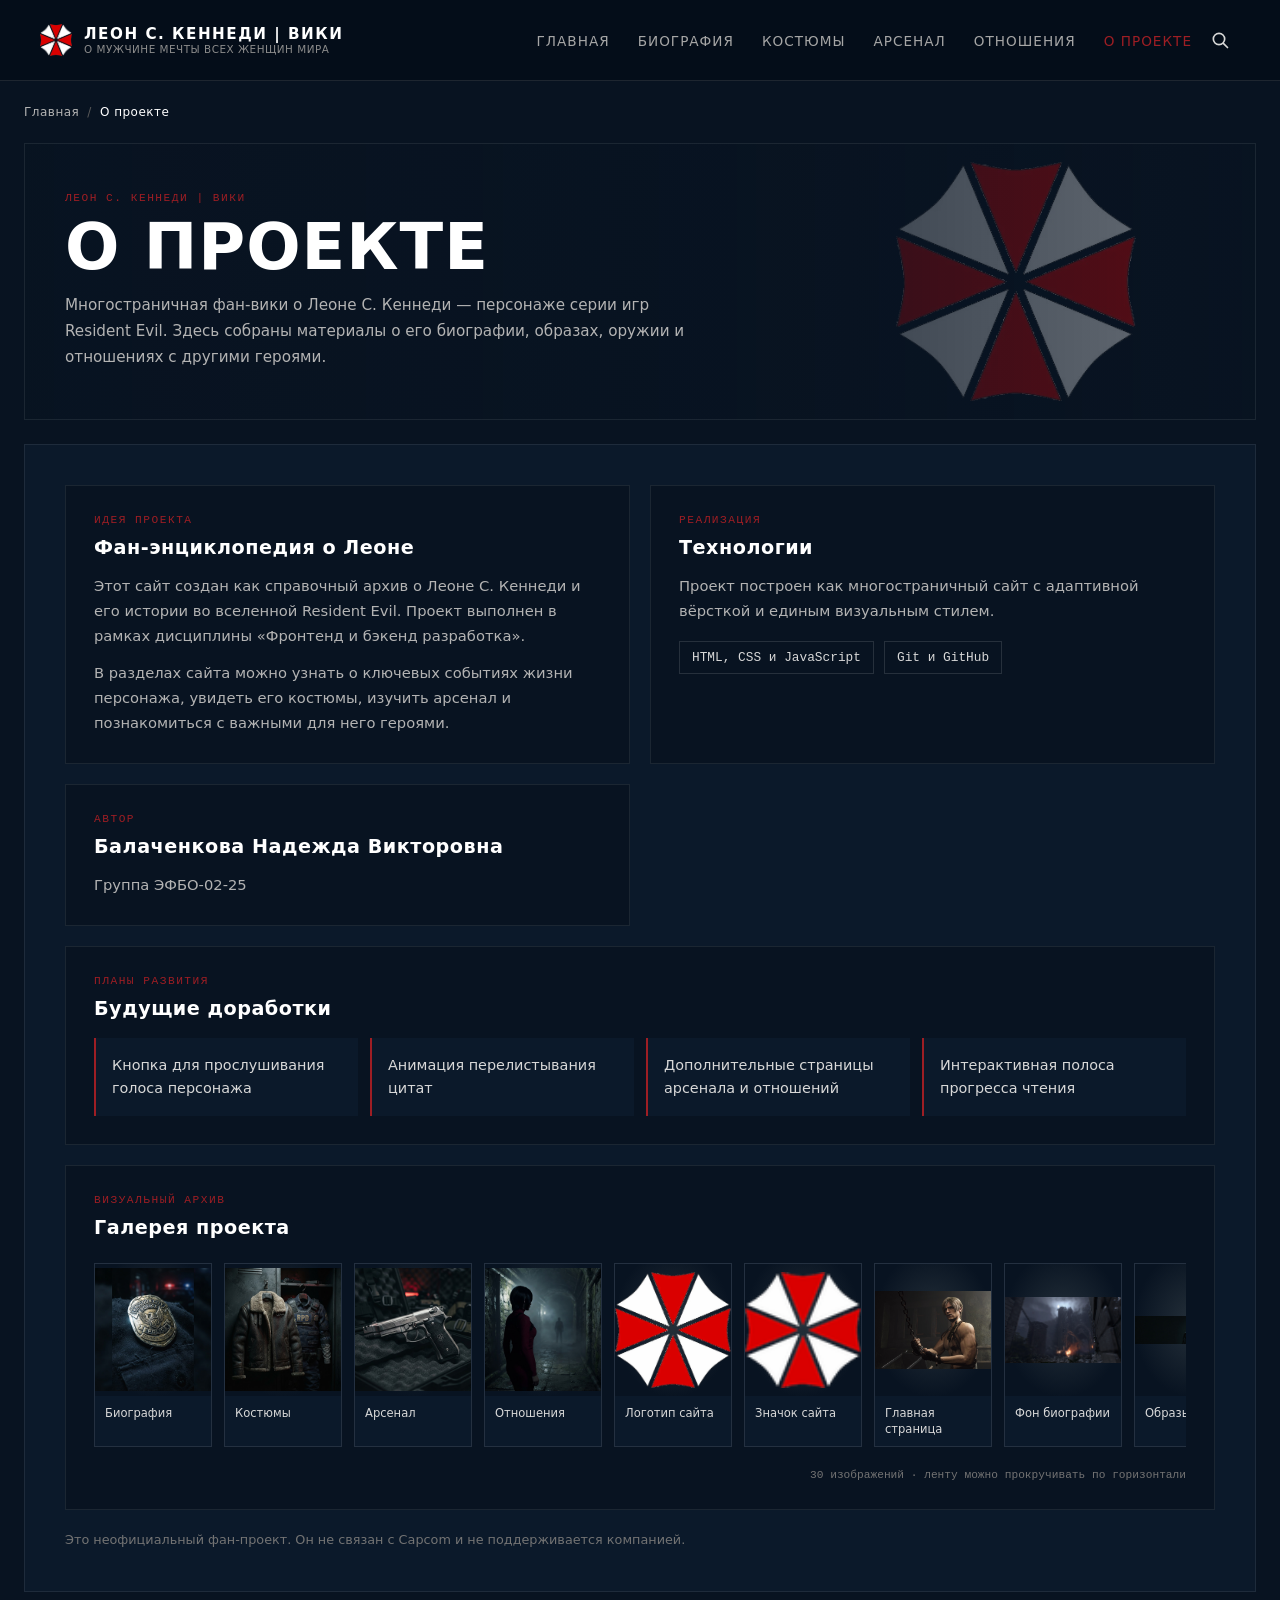
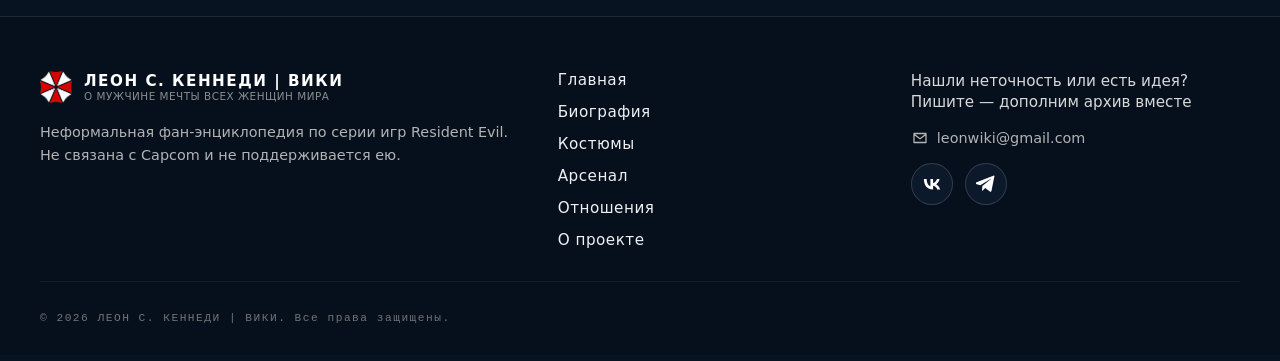
==== commit 0ec0210b: "реализованы доработки к кр3" ====
--- a/about.html
+++ b/about.html
@@ -6,6 +6,7 @@
   <title>Леон С. Кеннеди Вики — О проекте</title>
   <link rel="icon" type="image/png" href="images/favicon.png">
   <link rel="stylesheet" href="css/style.css">
+  <script src="js/search.js" defer></script>
 </head>
 
 <body class="page page--interior" id="top">
@@ -28,6 +29,14 @@
           <li class="main-navigation__item"><a href="relationships.html" class="main-navigation__link">Отношения</a></li>
           <li class="main-navigation__item"><a href="about.html" class="main-navigation__link main-navigation__link--active" aria-current="page">О проекте</a></li>
         </ul>
+        <form class="site-search" role="search">
+          <label class="visually-hidden" for="site-search-input">Поиск по вики</label>
+          <input class="site-search__input" id="site-search-input" type="search" placeholder="Поиск по вики…" autocomplete="off" aria-controls="site-search-results">
+          <button class="site-search__button" type="button" aria-label="Открыть поиск" aria-expanded="false">
+            <svg viewBox="0 0 24 24" aria-hidden="true"><circle cx="10.8" cy="10.8" r="6.8"></circle><path d="m16 16 5 5"></path></svg>
+          </button>
+          <div class="site-search__results" id="site-search-results" role="status" aria-live="polite" hidden></div>
+        </form>
       </nav>
     </div>
   </header>
@@ -66,7 +75,7 @@
         <h2 class="about-card__title">Технологии</h2>
         <p class="about-card__text">Проект построен как многостраничный сайт с адаптивной вёрсткой и единым визуальным стилем.</p>
         <ul class="about-card__list">
-          <li>HTML и CSS</li>
+          <li>HTML, CSS и JavaScript</li>
           <li>Git и GitHub</li>
         </ul>
       </article>
@@ -85,7 +94,6 @@
           <li>Анимация перелистывания цитат</li>
           <li>Дополнительные страницы арсенала и отношений</li>
           <li>Интерактивная полоса прогресса чтения</li>
-          <li>Быстрый поиск по сайту</li>
         </ul>
       </article>
 
--- a/css/style.css
+++ b/css/style.css
@@ -3,6 +3,12 @@
   box-sizing: border-box;
   margin: 0;
   padding: 0;
+}
+
+@media (prefers-reduced-motion: no-preference) {
+  html {
+    scroll-behavior: smooth;
+  }
 }
 
 body.page {
@@ -69,8 +75,17 @@
 
 .main-navigation__list {
   display: flex;
+  flex-wrap: wrap;
+  justify-content: flex-end;
   list-style: none;
-  gap: 32px;
+  gap: 12px 28px;
+}
+
+.main-navigation {
+  display: flex;
+  align-items: center;
+  gap: 8px;
+  min-width: 0;
 }
 
 .main-navigation__link {
@@ -85,6 +100,156 @@
 .main-navigation__link:hover,
 .main-navigation__link--active {
   color: var(--accent-color);
+}
+
+/* Поиск по вики */
+.site-search {
+  position: relative;
+  display: flex;
+  flex: 0 0 40px;
+  width: 40px;
+  height: 40px;
+}
+
+.site-search__input {
+  position: absolute;
+  top: 0;
+  right: 0;
+  width: 0;
+  height: 40px;
+  padding: 0;
+  border: 1px solid transparent;
+  border-radius: 3px;
+  outline: none;
+  background-color: #081321;
+  color: #ffffff;
+  font: inherit;
+  font-size: 0.85rem;
+  opacity: 0;
+  visibility: hidden;
+  transition: width 0.25s ease, padding 0.25s ease, border-color 0.25s ease, opacity 0.2s ease, visibility 0.2s ease;
+}
+
+.site-search.is-open .site-search__input {
+  top: calc(100% + 8px);
+  width: min(300px, calc(100vw - 120px));
+  padding: 0 12px;
+  border-color: var(--accent-color);
+  opacity: 1;
+  visibility: visible;
+}
+
+.site-search__input::placeholder {
+  color: #8c8c8c;
+}
+
+.site-search__input:focus {
+  box-shadow: 0 0 0 1px var(--accent-color);
+}
+
+.site-search__button {
+  display: inline-flex;
+  flex: 0 0 40px;
+  align-items: center;
+  justify-content: center;
+  border: 0;
+  border-radius: 50%;
+  background: transparent;
+  color: #d8d8d8;
+  cursor: pointer;
+  transition: color 0.2s ease, background-color 0.2s ease;
+}
+
+.site-search__button:hover {
+  background-color: rgba(255, 255, 255, 0.08);
+  color: var(--accent-color);
+}
+
+.site-search__button:focus-visible {
+  outline: 2px solid #ffffff;
+  outline-offset: 2px;
+}
+
+.site-search__button svg {
+  width: 20px;
+  height: 20px;
+  fill: none;
+  stroke: currentColor;
+  stroke-linecap: round;
+  stroke-width: 2;
+}
+
+.site-search__results {
+  position: absolute;
+  top: calc(100% + 56px);
+  right: 0;
+  width: min(360px, calc(100vw - 40px));
+  max-height: min(60vh, 360px);
+  overflow-y: auto;
+  z-index: 20;
+  padding: 6px;
+  border: 1px solid rgba(255, 255, 255, 0.16);
+  border-radius: 3px;
+  background-color: #081321;
+  box-shadow: 0 12px 30px rgba(0, 0, 0, 0.45);
+}
+
+.site-search__results[hidden] {
+  display: none;
+}
+
+.site-search__result {
+  display: block;
+  padding: 10px;
+  border-bottom: 1px solid rgba(255, 255, 255, 0.08);
+  color: #ffffff;
+  text-decoration: none;
+}
+
+.site-search__result:last-child {
+  border-bottom: 0;
+}
+
+.site-search__result:hover,
+.site-search__result:focus-visible {
+  outline: none;
+  background-color: rgba(158, 30, 36, 0.18);
+}
+
+.site-search__result-title {
+  display: block;
+  margin-bottom: 4px;
+  color: #ffffff;
+  font-size: 0.85rem;
+  font-weight: 700;
+}
+
+.site-search__result-excerpt,
+.site-search__message {
+  display: block;
+  color: #a6a6a6;
+  font-size: 0.75rem;
+  line-height: 1.5;
+}
+
+.site-search__message {
+  padding: 10px;
+}
+
+.search-highlight {
+  border-radius: 2px;
+  background-color: #9e1e24;
+  color: #ffffff;
+  box-shadow: 0 0 0 2px rgba(158, 30, 36, 0.35);
+}
+
+.visually-hidden {
+  position: absolute;
+  width: 1px;
+  height: 1px;
+  overflow: hidden;
+  clip: rect(0, 0, 0, 0);
+  white-space: nowrap;
 }
 
 .breadcrumbs {
@@ -137,6 +302,78 @@
       rgba(20, 36, 52, 0.95) 100%
     ),
     url('../images/leon-undressed.jpg') no-repeat center center / cover;
+}
+
+.introduction__audio-toggle {
+  position: absolute;
+  right: 28px;
+  bottom: 24px;
+  z-index: 3;
+  display: inline-flex;
+  width: 48px;
+  height: 48px;
+  align-items: center;
+  justify-content: center;
+  border: 1px solid rgba(255, 255, 255, 0.35);
+  border-radius: 50%;
+  background-color: rgba(8, 19, 33, 0.72);
+  color: #ffffff;
+  cursor: pointer;
+  backdrop-filter: blur(6px);
+  transition: background-color 0.2s ease, border-color 0.2s ease, transform 0.2s ease;
+}
+
+.introduction__audio-toggle::before {
+  position: absolute;
+  inset: -5px;
+  border: 1px solid var(--accent-color);
+  border-radius: 50%;
+  content: "";
+  opacity: 0;
+  pointer-events: none;
+}
+
+.introduction__audio-toggle svg {
+  width: 22px;
+  height: 22px;
+  fill: none;
+  stroke: currentColor;
+  stroke-linecap: round;
+  stroke-linejoin: round;
+  stroke-width: 1.8;
+}
+
+.introduction__audio-toggle:hover,
+.introduction__audio-toggle[aria-pressed="true"] {
+  border-color: var(--accent-color);
+  background-color: var(--accent-color);
+}
+
+.introduction__audio-toggle:hover {
+  transform: scale(1.05);
+}
+
+.introduction__audio-toggle:focus-visible {
+  outline: 2px solid #ffffff;
+  outline-offset: 3px;
+}
+
+@media (prefers-reduced-motion: no-preference) {
+  .introduction__audio-toggle[aria-pressed="true"]::before {
+    animation: audio-toggle-pulse 1.8s ease-out infinite;
+  }
+
+  @keyframes audio-toggle-pulse {
+    from {
+      opacity: 0.6;
+      transform: scale(0.85);
+    }
+
+    to {
+      opacity: 0;
+      transform: scale(1.45);
+    }
+  }
 }
 
 .introduction-hero {
@@ -675,6 +912,28 @@
   .header__container, .introduction, .character-overview, .main-sections, .footer {
     padding-left: 20px;
     padding-right: 20px;
+  }
+
+  .header__container {
+    flex-direction: column;
+    align-items: stretch;
+    gap: 18px;
+  }
+
+  .main-navigation {
+    align-items: center;
+    justify-content: space-between;
+    gap: 8px;
+  }
+
+  .main-navigation__list {
+    flex: 1 1 0;
+    justify-content: flex-start;
+    gap: 12px 20px;
+  }
+
+  .site-search {
+    flex-shrink: 0;
   }
   
   .character-overview__container {
@@ -1597,15 +1856,25 @@
   text-transform: uppercase;
 }
 
+.quote-carousel__viewport {
+  display: flex;
+  align-items: center;
+  gap: 12px;
+}
+
 .quote-carousel__track {
   display: flex;
+  flex: 1;
+  min-width: 0;
   gap: 20px;
   overflow-x: auto;
-  padding-bottom: 10px;
   overscroll-behavior-x: contain;
   scroll-snap-type: x mandatory;
-  scrollbar-color: var(--accent-color) #081321;
-  scrollbar-width: thin;
+  scrollbar-width: none;
+}
+
+.quote-carousel__track::-webkit-scrollbar {
+  display: none;
 }
 
 .quote-carousel__track:focus-visible {
@@ -1615,7 +1884,7 @@
 
 .quote-card {
   display: flex;
-  flex: 0 0 85%;
+  flex: 0 0 100%;
   flex-direction: column;
   min-height: 330px;
   padding: 28px;
@@ -1665,38 +1934,21 @@
   color: #ffffff;
 }
 
-.quote-carousel__controls {
-  display: flex;
-  align-items: center;
-  justify-content: space-between;
-  gap: 16px;
-  padding-top: 16px;
-}
-
-.quote-carousel__position {
-  color: #737373;
-  font-family: monospace;
-  font-size: 0.75rem;
-  letter-spacing: 1px;
-}
-
-.quote-carousel__buttons {
-  display: flex;
-  gap: 10px;
-}
-
-.quote-carousel__button {
+.quote-carousel__button,
+.relationship-carousel__button {
   display: inline-flex;
   width: 36px;
   height: 36px;
   align-items: center;
   justify-content: center;
+  border-radius: 50%;
   border: 1px solid rgba(255, 255, 255, 0.18);
-  background-color: #081321;
+  background-color: rgba(8, 19, 33, 0.62);
   color: #ffffff;
   cursor: pointer;
   font: inherit;
   font-size: 0;
+  opacity: 0.7;
   transition: border-color 0.2s ease, background-color 0.2s ease, opacity 0.2s ease;
 }
 
@@ -1718,12 +1970,15 @@
   clip-path: polygon(100% 0, 0 50%, 100% 100%, 75% 50%);
 }
 
-.quote-carousel__button:hover:not(:disabled) {
+.quote-carousel__button:hover:not(:disabled),
+.relationship-carousel__button:hover {
   border-color: var(--accent-color);
   background-color: var(--accent-color);
-}
-
-.quote-carousel__button:focus-visible {
+  opacity: 1;
+}
+
+.quote-carousel__button:focus-visible,
+.relationship-carousel__button:focus-visible {
   outline: 2px solid #ffffff;
   outline-offset: 3px;
 }
@@ -1946,7 +2201,14 @@
   padding: 28px 40px 42px;
 }
 
+.relationship-carousel {
+  display: grid;
+  grid-template-columns: minmax(0, 1fr);
+}
+
 .relationship-slide {
+  grid-column: 1;
+  grid-row: 1;
   display: grid;
   grid-template-columns: minmax(280px, 0.8fr) minmax(0, 1.2fr);
   min-height: 620px;
@@ -2017,6 +2279,8 @@
 }
 
 .relationship-carousel__controls {
+  grid-column: 1;
+  grid-row: 2;
   display: flex;
   align-items: center;
   justify-content: space-between;
@@ -2036,45 +2300,58 @@
   gap: 10px;
 }
 
-.relationship-carousel__button {
-  display: inline-flex;
-  width: 36px;
-  height: 36px;
-  align-items: center;
-  justify-content: center;
-  border: 1px solid rgba(255, 255, 255, 0.18);
-  background-color: #081321;
-  color: #ffffff;
-  cursor: pointer;
-  font: inherit;
-  font-size: 0;
-  transition: border-color 0.2s ease, background-color 0.2s ease;
-}
-
-.relationship-carousel__button:hover {
-  border-color: var(--accent-color);
-  background-color: var(--accent-color);
-}
-
-.relationship-carousel__button:focus-visible {
-  outline: 2px solid #ffffff;
-  outline-offset: 3px;
-}
-
 @media (prefers-reduced-motion: no-preference) {
-  .relationship-slide:not([hidden]) {
-    animation: relationship-slide-enter 0.25s ease-out;
-  }
-
-  @keyframes relationship-slide-enter {
+  .relationship-slide.is-entering[data-transition="next"] {
+    animation: relationship-slide-enter-next 0.45s cubic-bezier(0.22, 0.68, 0, 1);
+  }
+
+  .relationship-slide.is-leaving[data-transition="next"] {
+    animation: relationship-slide-leave-next 0.45s cubic-bezier(0.22, 0.68, 0, 1);
+  }
+
+  .relationship-slide.is-entering[data-transition="previous"] {
+    animation: relationship-slide-enter-previous 0.45s cubic-bezier(0.22, 0.68, 0, 1);
+  }
+
+  .relationship-slide.is-leaving[data-transition="previous"] {
+    animation: relationship-slide-leave-previous 0.45s cubic-bezier(0.22, 0.68, 0, 1);
+  }
+
+  @keyframes relationship-slide-enter-next {
     from {
-      opacity: 0.65;
-      transform: translateX(12px);
+      opacity: 0.4;
+      transform: translateX(36px);
     }
 
     to {
       opacity: 1;
       transform: translateX(0);
+    }
+  }
+
+  @keyframes relationship-slide-leave-next {
+    to {
+      opacity: 0;
+      transform: translateX(-36px);
+    }
+  }
+
+  @keyframes relationship-slide-enter-previous {
+    from {
+      opacity: 0.4;
+      transform: translateX(-36px);
+    }
+
+    to {
+      opacity: 1;
+      transform: translateX(0);
+    }
+  }
+
+  @keyframes relationship-slide-leave-previous {
+    to {
+      opacity: 0;
+      transform: translateX(36px);
     }
   }
 }
